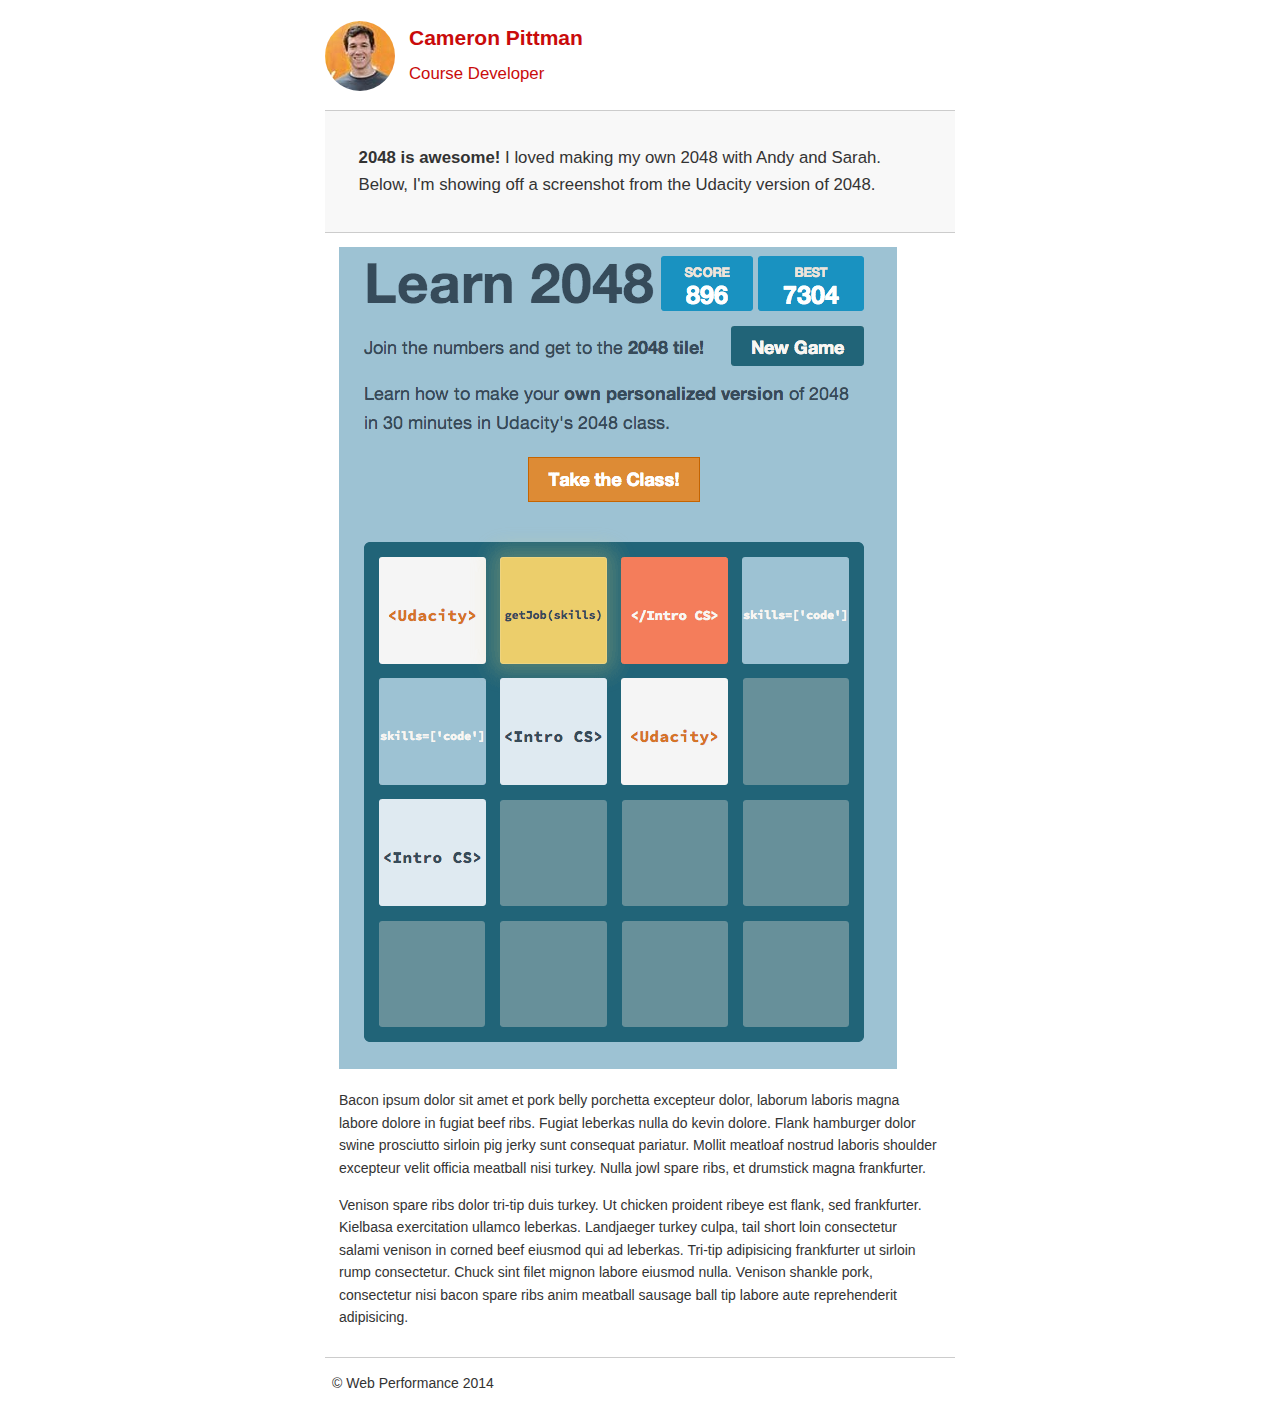
==== project-2048.html @ 4fd571b6 "fix other html-pages" ====
<!DOCTYPE html>
<html lang="en">
  <head>
    <meta charset="utf-8">
    <meta name="viewport" content="width=device-width, initial-scale=1">
    <meta name="description" content=" FILL ME IN ">
    <meta name="author" content=" FILL ME IN ">
    <title>Portfolio</title>
    <style>
      html {
        font-size: 100%;
        overflow-y: scroll;
        -webkit-tap-highlight-color: rgba(0,0,0,0);
        -ms-text-size-adjust: 100%;
        -webkit-text-size-adjust: none;
      }
      body { margin: 0; font-size: 14px; line-height: 1.61; font-weight: 400; }
      body, button, input, select, textarea { font-family: 'Open Sans', sans-serif; color: #333; }

      a { color: #12C; }
      a:visited { color: #61C; }
      a:focus { outline: thin dotted; }
      a:hover, a:active { color: #c00; outline: 0; }

      b, strong { font-weight: bold; }
      pre, code { font-family: monospace, monospace; font-size: 1em; }
      ul, ol { margin: 1em 0; padding: 0 0 0 20px; }
      img { border: 0; max-width: 100%; }

      body { background: #fff; }
      header, footer, .container { max-width: 45em; margin: 0 auto; }

      header { padding: 0 0.5em; color: #C90B0B; }
      header img { border-radius: 40px; float: left; }
      header p { font-size:1.5em; font-weight: bold; padding-left: 4em;}
      header p span { font-size: 0.8em; font-weight: normal;}

      .hero { padding: 2em; background-color: #f8f8f8; font-size:1.2em;
        border-bottom: 1px solid #ccc;
        border-top: 1px solid #ccc;
      }

      .content { padding: 1em 1em; }
      .content li { list-style-type: none; font-size: 1.1em;}
      li img { float:left; padding-right: 1em; }
      li p { font-size: 0.9em; font-style: italic; }

      footer {
        padding: 0 0.5em;
        border-top: 1px solid #ccc;
      }
      footer span { float: right; font-style: italic; }

      /* Smartphones (portrait) */
      @media only screen and (max-width: 480px) {
        body { font-size: 12px;}
        header p { padding-left: 4.5em;}
      }
    </style>
    <link href="css/print.css" rel="stylesheet" media="print">
    <script src="//www.google-analytics.com/analytics.js" async></script>
    <script src="js/perfmatters.js" async></script>
  </head>

  <body>
    <header>
      <a href="/"><img src="img/profilepic.jpg"></a>
      <p>Cameron Pittman<br><span>Course Developer</span></p>
    </header>

    <div class="container">
      <div class="hero">
        <strong>2048 is awesome!</strong> I loved making my own 2048 with Andy and Sarah. Below, I'm showing off a screenshot from the Udacity version of 2048.
      </div>

      <div class="content">

        <img class="img-responsive" src="img/2048.png">

        <p>Bacon ipsum dolor sit amet et pork belly porchetta excepteur dolor, laborum laboris magna labore dolore in fugiat beef ribs. Fugiat leberkas nulla do kevin dolore. Flank hamburger dolor swine prosciutto sirloin pig jerky sunt consequat pariatur. Mollit meatloaf nostrud laboris shoulder excepteur velit officia meatball nisi turkey. Nulla jowl spare ribs, et drumstick magna frankfurter.</p>

        <p>Venison spare ribs dolor tri-tip duis turkey. Ut chicken proident ribeye est flank, sed frankfurter. Kielbasa exercitation ullamco leberkas. Landjaeger turkey culpa, tail short loin consectetur salami venison in corned beef eiusmod qui ad leberkas. Tri-tip adipisicing frankfurter ut sirloin rump consectetur. Chuck sint filet mignon labore eiusmod nulla. Venison shankle pork, consectetur nisi bacon spare ribs anim meatball sausage ball tip labore aute reprehenderit adipisicing.</p>

    </div>

    <footer>
      <p>&copy; Web Performance 2014 <span id="crp-stats"></span></p>
    </footer>

    <script>
      (function(w,g){w['GoogleAnalyticsObject']=g;
      w[g]=w[g]||function(){(w[g].q=w[g].q||[]).push(arguments)};w[g].l=1*new Date();})(window,'ga');

      // Optional TODO: replace with your Google Analytics profile ID.
      ga('create', 'UA-XXXX-Y');
      ga('send', 'pageview');
    </script>
  </body>
</html>
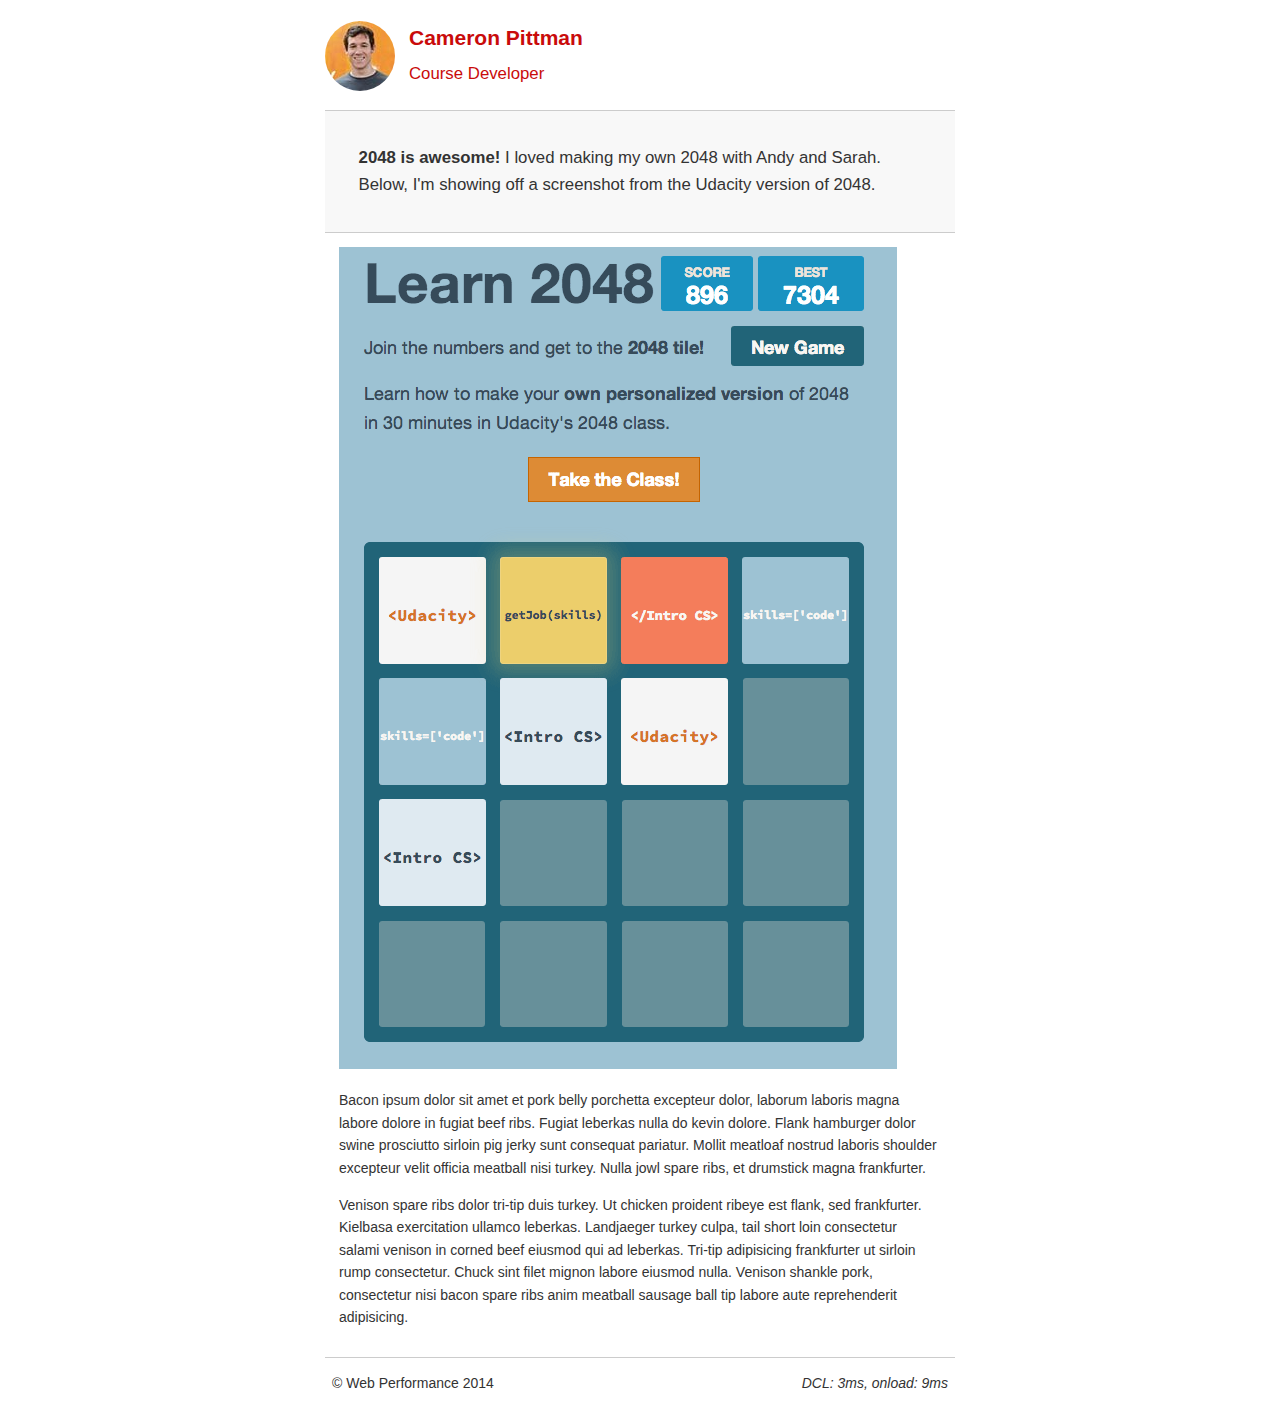
==== commit 8a831722: "inline script" ====
--- a/project-2048.html
+++ b/project-2048.html
@@ -88,6 +88,17 @@
     </footer>
 
     <script>
+      function logCRP() {
+        var t = window.performance.timing,
+          dcl = t.domContentLoadedEventStart - t.domLoading,
+          complete = t.domComplete - t.domLoading;
+        var stats = document.getElementById("crp-stats");
+        stats.textContent = 'DCL: ' + dcl + 'ms, onload: ' + complete + 'ms';
+      }
+      window.addEventListener("load", function(event) {
+        logCRP();
+      });
+      
       (function(w,g){w['GoogleAnalyticsObject']=g;
       w[g]=w[g]||function(){(w[g].q=w[g].q||[]).push(arguments)};w[g].l=1*new Date();})(window,'ga');
 
